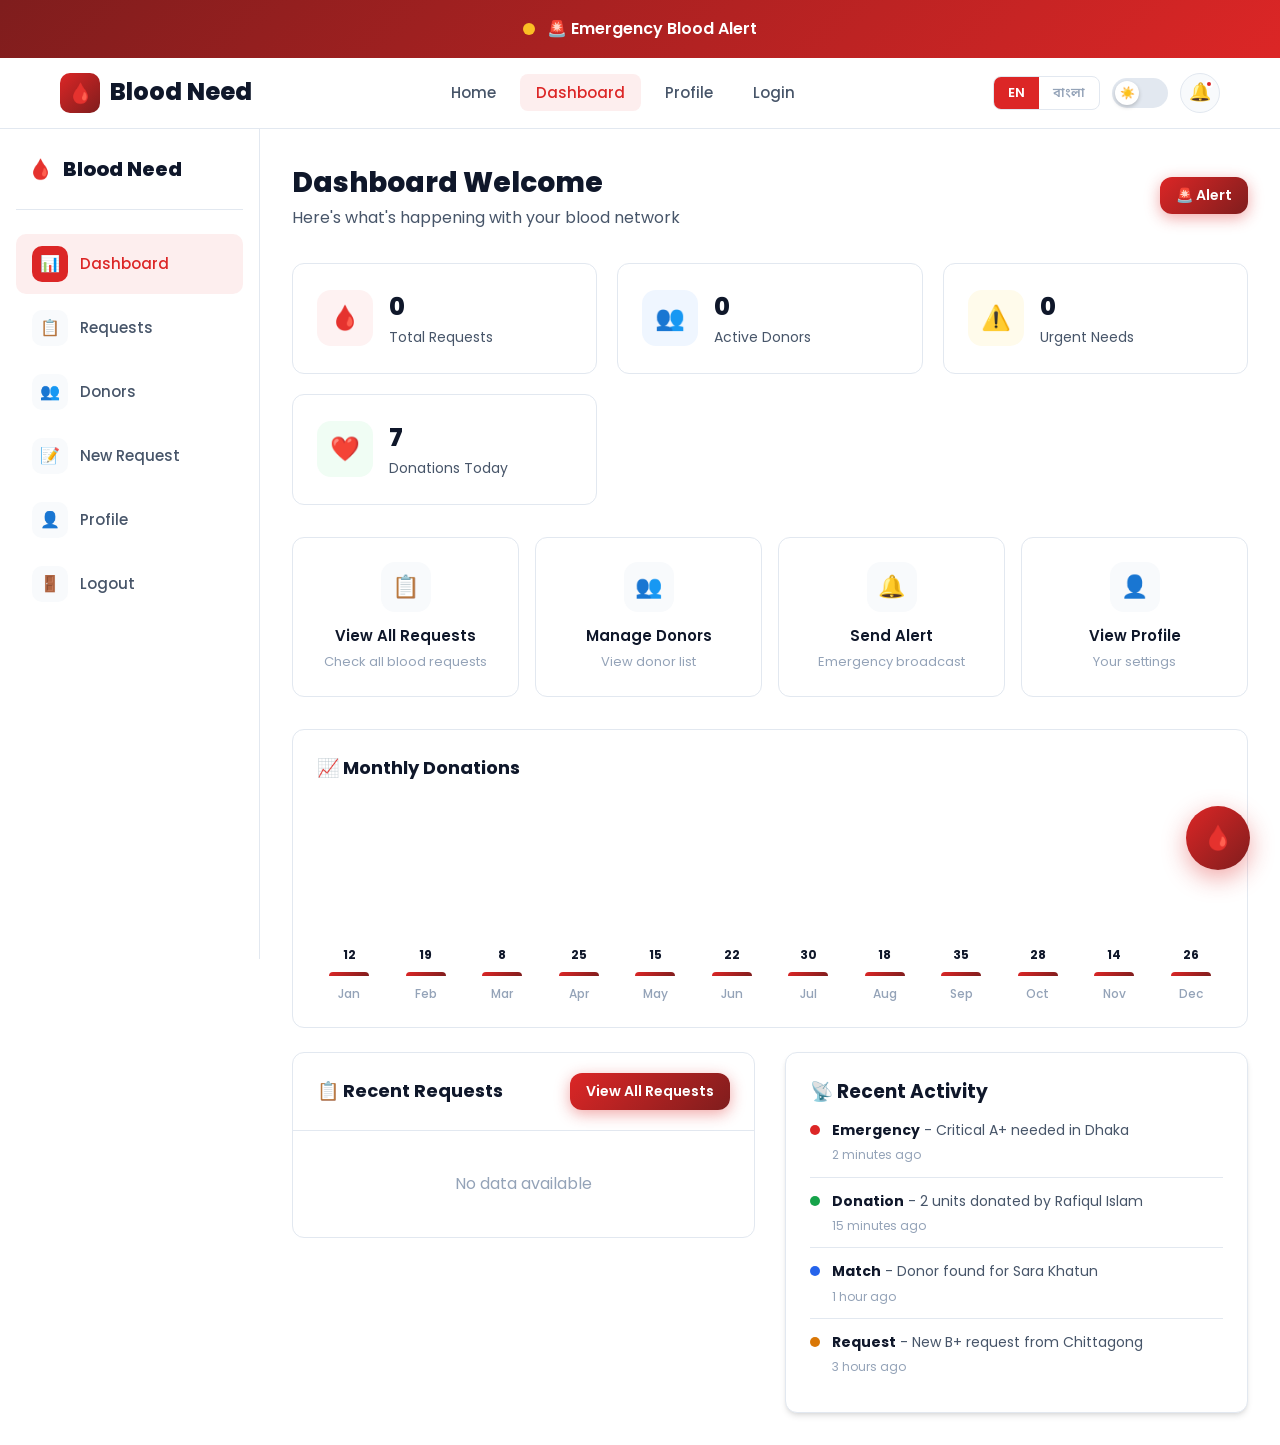
==== dashboard.html @ 708a399f "feat: Blood Need mini project - dashboard, profile, bot, theme, i18n" ====
<!DOCTYPE html>
<html lang="en" data-theme="light">
<head>
    <meta charset="UTF-8">
    <meta name="viewport" content="width=device-width, initial-scale=1.0">
    <title>Blood Need - Dashboard</title>
    <link rel="stylesheet" href="resources/static/css/style.css">
    <link rel="stylesheet" href="resources/static/css/dashboard.css">
    <link rel="stylesheet" href="resources/static/css/profile.css">
    <script src="resources/static/js/i18n.js" defer></script>
    <script src="resources/static/js/main.js" defer></script>
    <script src="resources/static/js/bot.js" defer></script>
    <script src="resources/static/js/dashboard.js" defer></script>
</head>
<body>
    <!-- Emergency Banner -->
    <div class="emergency-banner">
        <div class="container">
            <span class="pulse-dot"></span>
            <span>🚨 Emergency Blood Alert</span>
        </div>
    </div>

    <!-- Navigation -->
    <nav class="navbar">
        <div class="nav-container">
            <a href="index.html" class="nav-brand">
                <div class="logo-icon">🩸</div>
                <span>Blood Need</span>
            </a>
            <ul class="nav-links">
                <li><a href="index.html">Home</a></li>
                <li><a href="dashboard.html" class="active">Dashboard</a></li>
                <li><a href="profile.html">Profile</a></li>
                <li><a href="login.html">Login</a></li>
            </ul>
            <div class="nav-actions">
                <!-- Theme toggle, lang toggle, notification bell injected by JS -->
            </div>
        </div>
    </nav>

    <!-- Dashboard Layout -->
    <div class="dashboard-layout">
        <!-- Sidebar -->
        <aside class="sidebar">
            <div class="sidebar-logo">
                <div class="logo-icon">🩸</div>
                <span>Blood Need</span>
            </div>
            <ul class="sidebar-nav">
                <li><a href="dashboard.html" class="active"><span class="nav-icon">📊</span> Dashboard</a></li>
                <li><a href="dashboard.html"><span class="nav-icon">📋</span> Requests</a></li>
                <li><a href="dashboard.html"><span class="nav-icon">👥</span> Donors</a></li>
                <li><a href="dashboard.html"><span class="nav-icon">📝</span> New Request</a></li>
                <li><a href="profile.html"><span class="nav-icon">👤</span> Profile</a></li>
                <li><a href="login.html" onclick="event.preventDefault(); if(confirm('Logout?')){localStorage.removeItem('bloodneed_user');location.href='login.html'}"><span class="nav-icon">🚪</span> Logout</a></li>
            </ul>
        </aside>

        <!-- Main Content -->
        <main class="main-content dashboard-page">
            <div class="dashboard-header">
                <div>
                    <h1 data-i18n="dashboardWelcome">Dashboard Welcome</h1>
                    <p class="text-secondary" data-i18n="dashboardSubtitle">Here's what's happening with your blood network</p>
                </div>
                <div class="flex gap-2">
                    <button class="btn btn-primary btn-sm" onclick="showEmergency()">🚨 Alert</button>
                </div>
            </div>

            <!-- Stats Grid -->
            <div class="stats-grid" id="statsGrid">
                <!-- JS populated -->
            </div>

            <!-- Quick Actions -->
            <div class="quick-actions">
                <div class="quick-action-card" onclick="window.location.href='dashboard.html'">
                    <div class="qa-icon">📋</div>
                    <h4 data-i18n="viewRequests">View Requests</h4>
                    <p>Check all blood requests</p>
                </div>
                <div class="quick-action-card">
                    <div class="qa-icon">👥</div>
                    <h4 data-i18n="manageDonors">Manage Donors</h4>
                    <p>View donor list</p>
                </div>
                <div class="quick-action-card">
                    <div class="qa-icon">🔔</div>
                    <h4 data-i18n="sendAlert">Send Alert</h4>
                    <p>Emergency broadcast</p>
                </div>
                <div class="quick-action-card" onclick="window.location.href='profile.html'">
                    <div class="qa-icon">👤</div>
                    <h4 data-i18n="viewProfile">Profile</h4>
                    <p>Your settings</p>
                </div>
            </div>

            <!-- Charts -->
            <div class="chart-area">
                <h3>📈 Monthly Donations</h3>
                <div class="chart-bars">
                    <div class="chart-bar-wrapper"><div class="chart-bar-value">12</div><div class="chart-bar" style="height:30%"></div><div class="chart-bar-label">Jan</div></div>
                    <div class="chart-bar-wrapper"><div class="chart-bar-value">19</div><div class="chart-bar" style="height:48%"></div><div class="chart-bar-label">Feb</div></div>
                    <div class="chart-bar-wrapper"><div class="chart-bar-value">8</div><div class="chart-bar" style="height:20%"></div><div class="chart-bar-label">Mar</div></div>
                    <div class="chart-bar-wrapper"><div class="chart-bar-value">25</div><div class="chart-bar" style="height:63%"></div><div class="chart-bar-label">Apr</div></div>
                    <div class="chart-bar-wrapper"><div class="chart-bar-value">15</div><div class="chart-bar" style="height:38%"></div><div class="chart-bar-label">May</div></div>
                    <div class="chart-bar-wrapper"><div class="chart-bar-value">22</div><div class="chart-bar" style="height:55%"></div><div class="chart-bar-label">Jun</div></div>
                    <div class="chart-bar-wrapper"><div class="chart-bar-value">30</div><div class="chart-bar" style="height:75%"></div><div class="chart-bar-label">Jul</div></div>
                    <div class="chart-bar-wrapper"><div class="chart-bar-value">18</div><div class="chart-bar" style="height:45%"></div><div class="chart-bar-label">Aug</div></div>
                    <div class="chart-bar-wrapper"><div class="chart-bar-value">35</div><div class="chart-bar" style="height:88%"></div><div class="chart-bar-label">Sep</div></div>
                    <div class="chart-bar-wrapper"><div class="chart-bar-value">28</div><div class="chart-bar" style="height:70%"></div><div class="chart-bar-label">Oct</div></div>
                    <div class="chart-bar-wrapper"><div class="chart-bar-value">14</div><div class="chart-bar" style="height:35%"></div><div class="chart-bar-label">Nov</div></div>
                    <div class="chart-bar-wrapper"><div class="chart-bar-value">26</div><div class="chart-bar" style="height:65%"></div><div class="chart-bar-label">Dec</div></div>
                </div>
            </div>

            <!-- Requests & Activity -->
            <div class="grid-2">
                <div>
                    <div class="table-container">
                        <div class="table-header">
                            <h3>📋 Recent Requests</h3>
                            <button class="btn btn-sm btn-primary" data-i18n="viewRequests">View All</button>
                        </div>
                        <div id="requestsList">
                            <div class="request-card">
                                <div class="request-info">
                                    <h4>Rahim Ahmed</h4>
                                    <p>A+ • Dhaka • Critical</p>
                                </div>
                                <span class="request-urgency critical">CRITICAL</span>
                            </div>
                            <div class="request-card">
                                <div class="request-info">
                                    <h4>Sara Khatun</h4>
                                    <p>B+ • Chittagong • High</p>
                                </div>
                                <span class="request-urgency high">HIGH</span>
                            </div>
                            <div class="request-card">
                                <div class="request-info">
                                    <h4>Kamal Hossain</h4>
                                    <p>O- • Sylhet • Normal</p>
                                </div>
                                <span class="request-urgency normal">NORMAL</span>
                            </div>
                        </div>
                    </div>
                </div>
                <div>
                    <div class="card">
                        <h3>📡 Recent Activity</h3>
                        <div class="activity-item">
                            <div class="activity-dot red"></div>
                            <div>
                                <div class="activity-text"><strong>Emergency</strong> - Critical A+ needed in Dhaka</div>
                                <div class="activity-time">2 minutes ago</div>
                            </div>
                        </div>
                        <div class="activity-item">
                            <div class="activity-dot green"></div>
                            <div>
                                <div class="activity-text"><strong>Donation</strong> - 2 units donated by Rafiqul Islam</div>
                                <div class="activity-time">15 minutes ago</div>
                            </div>
                        </div>
                        <div class="activity-item">
                            <div class="activity-dot blue"></div>
                            <div>
                                <div class="activity-text"><strong>Match</strong> - Donor found for Sara Khatun</div>
                                <div class="activity-time">1 hour ago</div>
                            </div>
                        </div>
                        <div class="activity-item">
                            <div class="activity-dot yellow"></div>
                            <div>
                                <div class="activity-text"><strong>Request</strong> - New B+ request from Chittagong</div>
                                <div class="activity-time">3 hours ago</div>
                            </div>
                        </div>
                    </div>
                </div>
            </div>
        </main>
    </div>

    <script>
        document.addEventListener('DOMContentLoaded', function() {
            if (typeof BloodBot !== 'undefined') new BloodBot();
            if (typeof ThemeManager !== 'undefined') new ThemeManager();
            if (typeof LanguageManager !== 'undefined') new LanguageManager();
            if (typeof DashboardManager !== 'undefined') {
                const dm = new DashboardManager();
                dm.renderStats('statsGrid');
                dm.renderRequests('requestsList');
            }
        });

        function showEmergency() {
            const popup = document.createElement('div');
            popup.className = 'emergency-popup show';
            popup.innerHTML = `
                <div class="emergency-card">
                    <div class="emergency-icon">🚨</div>
                    <h2>Urgent: Blood Emergency!</h2>
                    <p>There is an urgent blood requirement in your area.</p>
                    <div style="display:flex;gap:12px;justify-content:center;flex-wrap:wrap;">
                        <button class="btn btn-primary" onclick="this.closest('.emergency-popup').remove()">Donate Now</button>
                        <button class="btn btn-secondary" onclick="this.closest('.emergency-popup').remove()">Remind Later</button>
                    </div>
                </div>
            `;
            document.body.appendChild(popup);
        }
    </script>
</body>
</html>
---- resources/static/css/style.css ----
@import url('https://fonts.googleapis.com/css2?family=Poppins:wght@300;400;500;600;700;800;900&family=Noto+Sans+Bengali:wght@300;400;500;600;700;800;900&display=swap');

:root {
    --primary: #dc2626;
    --primary-dark: #b91c1c;
    --primary-light: #fca5a5;
    --secondary: #1e40af;
    --accent: #f59e0b;
    --bg-primary: #ffffff;
    --bg-secondary: #f8fafc;
    --bg-card: #ffffff;
    --text-primary: #0f172a;
    --text-secondary: #475569;
    --text-muted: #94a3b8;
    --border: #e2e8f0;
    --shadow: 0 4px 6px -1px rgba(0,0,0,0.1), 0 2px 4px -2px rgba(0,0,0,0.1);
    --shadow-lg: 0 10px 15px -3px rgba(0,0,0,0.1), 0 4px 6px -4px rgba(0,0,0,0.1);
    --shadow-xl: 0 20px 25px -5px rgba(0,0,0,0.1), 0 8px 10px -6px rgba(0,0,0,0.1);
    --gradient-primary: linear-gradient(135deg, #dc2626, #7f1d1d);
    --gradient-hero: linear-gradient(135deg, #1e3a5f 0%, #dc2626 50%, #7f1d1d 100%);
    --radius: 12px;
    --radius-lg: 20px;
    --transition: all 0.3s cubic-bezier(0.4, 0, 0.2, 1);
}

[data-theme="dark"] {
    --bg-primary: #0f172a;
    --bg-secondary: #1e293b;
    --bg-card: #1e293b;
    --text-primary: #f1f5f9;
    --text-secondary: #cbd5e1;
    --text-muted: #64748b;
    --border: #334155;
    --shadow: 0 4px 6px -1px rgba(0,0,0,0.4), 0 2px 4px -2px rgba(0,0,0,0.3);
    --shadow-lg: 0 10px 15px -3px rgba(0,0,0,0.4), 0 4px 6px -4px rgba(0,0,0,0.3);
    --shadow-xl: 0 20px 25px -5px rgba(0,0,0,0.4), 0 8px 10px -6px rgba(0,0,0,0.3);
}

html {
    scroll-behavior: smooth;
}

* {
    margin: 0;
    padding: 0;
    box-sizing: border-box;
}

body {
    font-family: 'Poppins', 'Noto Sans Bengali', sans-serif;
    background-color: var(--bg-primary);
    color: var(--text-primary);
    line-height: 1.6;
    transition: var(--transition);
    overflow-x: hidden;
}

.container {
    max-width: 1200px;
    margin: 0 auto;
    padding: 0 20px;
}

.btn {
    display: inline-flex;
    align-items: center;
    justify-content: center;
    gap: 8px;
    padding: 12px 28px;
    border: none;
    border-radius: var(--radius);
    font-size: 16px;
    font-weight: 600;
    cursor: pointer;
    transition: var(--transition);
    text-decoration: none;
    font-family: inherit;
}

.btn-primary {
    background: var(--gradient-primary);
    color: white;
    box-shadow: 0 4px 15px rgba(220, 38, 38, 0.4);
}

.btn-primary:hover {
    transform: translateY(-2px);
    box-shadow: 0 6px 20px rgba(220, 38, 38, 0.5);
}

.btn-secondary {
    background: var(--bg-secondary);
    color: var(--text-primary);
    border: 2px solid var(--border);
}

.btn-secondary:hover {
    border-color: var(--primary);
    color: var(--primary);
}

.btn-outline {
    background: transparent;
    color: white;
    border: 2px solid white;
}

.btn-outline:hover {
    background: white;
    color: var(--primary);
}

.btn-lg {
    padding: 16px 36px;
    font-size: 18px;
}

.btn-sm {
    padding: 8px 16px;
    font-size: 14px;
}

.badge {
    display: inline-flex;
    align-items: center;
    padding: 4px 12px;
    border-radius: 20px;
    font-size: 12px;
    font-weight: 600;
}

.badge-danger {
    background: #fef2f2;
    color: #dc2626;
}

.badge-success {
    background: #f0fdf4;
    color: #16a34a;
}

.badge-warning {
    background: #fffbeb;
    color: #d97706;
}

[data-theme="dark"] .badge-danger { background: #450a0a; color: #fca5a5; }
[data-theme="dark"] .badge-success { background: #052e16; color: #86efac; }
[data-theme="dark"] .badge-warning { background: #422006; color: #fcd34d; }

.card {
    background: var(--bg-card);
    border: 1px solid var(--border);
    border-radius: var(--radius);
    padding: 24px;
    box-shadow: var(--shadow);
    transition: var(--transition);
}

.card:hover {
    box-shadow: var(--shadow-lg);
    transform: translateY(-2px);
}

.section {
    padding: 80px 0;
}

.section-title {
    font-size: 36px;
    font-weight: 800;
    text-align: center;
    margin-bottom: 12px;
    background: var(--gradient-primary);
    -webkit-background-clip: text;
    -webkit-text-fill-color: transparent;
    background-clip: text;
}

.section-subtitle {
    text-align: center;
    color: var(--text-secondary);
    font-size: 18px;
    margin-bottom: 48px;
}

.grid-2 {
    display: grid;
    grid-template-columns: repeat(2, 1fr);
    gap: 30px;
}

.grid-3 {
    display: grid;
    grid-template-columns: repeat(3, 1fr);
    gap: 24px;
}

.grid-4 {
    display: grid;
    grid-template-columns: repeat(4, 1fr);
    gap: 24px;
}

.flex { display: flex; }
.flex-center { display: flex; align-items: center; justify-content: center; }
.flex-between { display: flex; align-items: center; justify-content: space-between; }
.flex-col { flex-direction: column; }
.gap-2 { gap: 8px; }
.gap-4 { gap: 16px; }
.gap-8 { gap: 24px; }
.text-center { text-align: center; }
.text-primary { color: var(--primary); }
.text-secondary { color: var(--text-secondary); }
.font-bold { font-weight: 700; }
.font-600 { font-weight: 600; }
.text-lg { font-size: 18px; }
.text-xl { font-size: 20px; }
.text-2xl { font-size: 24px; }
.text-3xl { font-size: 32px; }
.mt-2 { margin-top: 8px; }
.mt-4 { margin-top: 16px; }
.mt-8 { margin-top: 32px; }
.mb-2 { margin-bottom: 8px; }
.mb-4 { margin-bottom: 16px; }
.mb-8 { margin-bottom: 32px; }
.w-full { width: 100%; }

.form-group {
    margin-bottom: 20px;
}

.form-label {
    display: block;
    margin-bottom: 8px;
    font-weight: 600;
    color: var(--text-primary);
    font-size: 14px;
}

.form-input {
    width: 100%;
    padding: 12px 16px;
    border: 2px solid var(--border);
    border-radius: var(--radius);
    font-size: 16px;
    font-family: inherit;
    background: var(--bg-primary);
    color: var(--text-primary);
    transition: var(--transition);
}

.form-input:focus {
    outline: none;
    border-color: var(--primary);
    box-shadow: 0 0 0 3px rgba(220, 38, 38, 0.1);
}

.form-input::placeholder {
    color: var(--text-muted);
}

.alert {
    padding: 16px 20px;
    border-radius: var(--radius);
    margin-bottom: 16px;
    display: flex;
    align-items: center;
    gap: 12px;
}

.alert-danger {
    background: #fef2f2;
    border: 1px solid #fecaca;
    color: #dc2626;
}

.alert-success {
    background: #f0fdf4;
    border: 1px: #bbf7d0;
    color: #16a34a;
}

[data-theme="dark"] .alert-danger { background: #450a0a; border-color: #7f1d1d; }
[data-theme="dark"] .alert-success { background: #052e16; border-color: #14532d; }

/* Navigation */
.navbar {
    background: var(--bg-primary);
    border-bottom: 1px solid var(--border);
    padding: 0;
    position: sticky;
    top: 0;
    z-index: 1000;
    transition: var(--transition);
}

.navbar.scrolled {
    box-shadow: var(--shadow);
    background: var(--bg-primary);
}

.nav-container {
    max-width: 1200px;
    margin: 0 auto;
    padding: 0 20px;
    display: flex;
    align-items: center;
    justify-content: space-between;
    height: 70px;
}

.nav-brand {
    display: flex;
    align-items: center;
    gap: 10px;
    font-size: 24px;
    font-weight: 800;
    color: var(--text-primary);
    text-decoration: none;
}

.nav-brand .logo-icon {
    width: 40px;
    height: 40px;
    background: var(--gradient-primary);
    border-radius: 10px;
    display: flex;
    align-items: center;
    justify-content: center;
    color: white;
    font-size: 20px;
}

.nav-links {
    display: flex;
    align-items: center;
    gap: 8px;
    list-style: none;
}

.nav-links a {
    text-decoration: none;
    color: var(--text-secondary);
    font-weight: 500;
    padding: 8px 16px;
    border-radius: 8px;
    transition: var(--transition);
    font-size: 15px;
}

.nav-links a:hover, .nav-links a.active {
    color: var(--primary);
    background: rgba(220, 38, 38, 0.08);
}

[data-theme="dark"] .nav-links a:hover, [data-theme="dark"] .nav-links a.active {
    background: rgba(220, 38, 38, 0.15);
}

.nav-actions {
    display: flex;
    align-items: center;
    gap: 12px;
}

/* Theme Toggle */
.theme-toggle {
    width: 56px;
    height: 30px;
    background: var(--border);
    border-radius: 15px;
    position: relative;
    cursor: pointer;
    transition: var(--transition);
    border: none;
}

.theme-toggle.active {
    background: var(--primary);
}

.theme-toggle .toggle-circle {
    width: 24px;
    height: 24px;
    background: white;
    border-radius: 50%;
    position: absolute;
    top: 3px;
    left: 3px;
    transition: var(--transition);
    display: flex;
    align-items: center;
    justify-content: center;
    font-size: 12px;
    box-shadow: 0 2px 4px rgba(0,0,0,0.2);
}

[data-theme="dark"] .theme-toggle .toggle-circle {
    left: 29px;
}

/* Language Toggle */
.lang-toggle {
    display: flex;
    align-items: center;
    border: 1px solid var(--border);
    border-radius: 8px;
    overflow: hidden;
}

.lang-btn {
    padding: 6px 14px;
    border: none;
    background: transparent;
    font-size: 13px;
    font-weight: 600;
    cursor: pointer;
    transition: var(--transition);
    color: var(--text-muted);
    font-family: inherit;
}

.lang-btn.active {
    background: var(--primary);
    color: white;
}

/* Notification Bell */
.notification-bell {
    position: relative;
    cursor: pointer;
    width: 40px;
    height: 40px;
    border-radius: 50%;
    display: flex;
    align-items: center;
    justify-content: center;
    background: var(--bg-secondary);
    border: 1px solid var(--border);
    transition: var(--transition);
    font-size: 18px;
}

.notification-bell:hover {
    background: rgba(220, 38, 38, 0.1);
    border-color: var(--primary);
}

.notification-dot {
    position: absolute;
    top: 6px;
    right: 6px;
    width: 8px;
    height: 8px;
    background: #dc2626;
    border-radius: 50%;
    border: 2px solid var(--bg-primary);
}

/* Hero Section */
.hero {
    background: var(--gradient-hero);
    color: white;
    padding: 120px 0 80px;
    position: relative;
    overflow: hidden;
}

.hero::before {
    content: '';
    position: absolute;
    top: -50%;
    right: -20%;
    width: 600px;
    height: 600px;
    background: rgba(220, 38, 38, 0.1);
    border-radius: 50%;
    animation: float 6s ease-in-out infinite;
}

.hero::after {
    content: '';
    position: absolute;
    bottom: -30%;
    left: -10%;
    width: 400px;
    height: 400px;
    background: rgba(253, 224, 71, 0.08);
    border-radius: 50%;
    animation: float 8s ease-in-out infinite reverse;
}

@keyframes float {
    0%, 100% { transform: translateY(0px); }
    50% { transform: translateY(-30px); }
}

.hero-content {
    position: relative;
    z-index: 1;
    max-width: 650px;
}

.hero-badge {
    display: inline-flex;
    align-items: center;
    gap: 8px;
    padding: 8px 16px;
    background: rgba(255,255,255,0.15);
    backdrop-filter: blur(10px);
    border-radius: 20px;
    font-size: 14px;
    font-weight: 500;
    margin-bottom: 24px;
    border: 1px solid rgba(255,255,255,0.2);
}

.hero h1 {
    font-size: 56px;
    font-weight: 900;
    line-height: 1.1;
    margin-bottom: 20px;
}

.hero p {
    font-size: 20px;
    opacity: 0.9;
    margin-bottom: 36px;
    line-height: 1.7;
}

.hero-buttons {
    display: flex;
    gap: 16px;
    flex-wrap: wrap;
}

.hero-stats {
    display: flex;
    gap: 40px;
    margin-top: 48px;
    padding-top: 48px;
    border-top: 1px solid rgba(255,255,255,0.2);
}

.stat-item {
    text-align: center;
}

.stat-item .stat-number {
    font-size: 36px;
    font-weight: 900;
}

.stat-item .stat-label {
    font-size: 14px;
    opacity: 0.8;
}

/* Features Section */
.feature-icon {
    width: 60px;
    height: 60px;
    background: linear-gradient(135deg, #dc2626, #f59e0b);
    border-radius: 16px;
    display: flex;
    align-items: center;
    justify-content: center;
    font-size: 24px;
    margin-bottom: 20px;
    color: white;
}

.feature-card h3 {
    font-size: 20px;
    font-weight: 700;
    margin-bottom: 8px;
}

.feature-card p {
    color: var(--text-secondary);
    font-size: 15px;
    line-height: 1.6;
}

/* Emergency Banner */
.emergency-banner {
    background: linear-gradient(135deg, #7f1d1d, #dc2626);
    color: white;
    padding: 16px 0;
    animation: pulse-banner 2s ease-in-out infinite;
}

@keyframes pulse-banner {
    0%, 100% { opacity: 1; }
    50% { opacity: 0.85; }
}

.emergency-banner .container {
    display: flex;
    align-items: center;
    justify-content: center;
    gap: 12px;
    font-weight: 600;
    font-size: 16px;
}

.emergency-banner .pulse-dot {
    width: 12px;
    height: 12px;
    background: #fbbf24;
    border-radius: 50%;
    animation: pulse-dot 1.5s ease-in-out infinite;
}

@keyframes pulse-dot {
    0%, 100% { transform: scale(1); opacity: 1; }
    50% { transform: scale(1.5); opacity: 0.5; }
}

/* Dashboard Styles */
.dashboard-layout {
    display: flex;
    min-height: calc(100vh - 70px);
}

.sidebar {
    width: 260px;
    background: var(--bg-card);
    border-right: 1px solid var(--border);
    padding: 24px 16px;
    transition: var(--transition);
    position: fixed;
    height: calc(100vh - 70px);
    overflow-y: auto;
}

.sidebar-logo {
    display: flex;
    align-items: center;
    gap: 10px;
    font-size: 20px;
    font-weight: 800;
    padding: 0 12px 24px;
    border-bottom: 1px solid var(--border);
    margin-bottom: 24px;
}

.sidebar-nav {
    list-style: none;
}

.sidebar-nav li {
    margin-bottom: 4px;
}

.sidebar-nav a {
    display: flex;
    align-items: center;
    gap: 12px;
    padding: 12px 16px;
    border-radius: 10px;
    text-decoration: none;
    color: var(--text-secondary);
    font-weight: 500;
    transition: var(--transition);
    font-size: 15px;
}

.sidebar-nav a:hover, .sidebar-nav a.active {
    background: rgba(220, 38, 38, 0.08);
    color: var(--primary);
}

[data-theme="dark"] .sidebar-nav a:hover, [data-theme="dark"] .sidebar-nav a.active {
    background: rgba(220, 38, 38, 0.15);
}

.sidebar-nav a .nav-icon {
    width: 36px;
    height: 36px;
    background: var(--bg-secondary);
    border-radius: 10px;
    display: flex;
    align-items: center;
    justify-content: center;
    font-size: 16px;
}

.sidebar-nav a.active .nav-icon {
    background: var(--primary);
    color: white;
}

.main-content {
    flex: 1;
    margin-left: 260px;
    padding: 32px;
}

.dashboard-header {
    display: flex;
    align-items: center;
    justify-content: space-between;
    margin-bottom: 32px;
    flex-wrap: wrap;
    gap: 16px;
}

.dashboard-header h1 {
    font-size: 28px;
    font-weight: 800;
}

.stats-grid {
    display: grid;
    grid-template-columns: repeat(auto-fit, minmax(240px, 1fr));
    gap: 20px;
    margin-bottom: 32px;
}

.stat-card {
    background: var(--bg-card);
    border: 1px solid var(--border);
    border-radius: var(--radius);
    padding: 24px;
    display: flex;
    align-items: center;
    gap: 16px;
    transition: var(--transition);
}

.stat-card:hover {
    box-shadow: var(--shadow-lg);
    transform: translateY(-2px);
}

.stat-card .stat-icon {
    width: 56px;
    height: 56px;
    border-radius: 14px;
    display: flex;
    align-items: center;
    justify-content: center;
    font-size: 24px;
}

.stat-card .stat-icon.red { background: #fef2f2; color: #dc2626; }
.stat-card .stat-icon.blue { background: #eff6ff; color: #2563eb; }
.stat-card .stat-icon.green { background: #f0fdf4; color: #16a34a; }
.stat-card .stat-icon.yellow { background: #fffbeb; color: #d97706; }

[data-theme="dark"] .stat-card .stat-icon.red { background: #450a0a; }
[data-theme="dark"] .stat-card .stat-icon.blue { background: #1e3a5f; }
[data-theme="dark"] .stat-card .stat-icon.green { background: #052e16; }
[data-theme="dark"] .stat-card .stat-icon.yellow { background: #422006; }

.stat-card .stat-info h4 {
    font-size: 24px;
    font-weight: 800;
}

.stat-card .stat-info p {
    color: var(--text-secondary);
    font-size: 14px;
}

/* Table */
.table-container {
    background: var(--bg-card);
    border: 1px solid var(--border);
    border-radius: var(--radius);
    overflow: hidden;
}

.table-header {
    padding: 20px 24px;
    border-bottom: 1px solid var(--border);
    display: flex;
    align-items: center;
    justify-content: space-between;
    flex-wrap: wrap;
    gap: 12px;
}

.table-header h3 {
    font-size: 18px;
    font-weight: 700;
}

table {
    width: 100%;
    border-collapse: collapse;
}

th, td {
    padding: 14px 20px;
    text-align: left;
    font-size: 14px;
}

th {
    background: var(--bg-secondary);
    font-weight: 600;
    color: var(--text-secondary);
    font-size: 12px;
    text-transform: uppercase;
    letter-spacing: 0.5px;
}

td {
    border-top: 1px solid var(--border);
}

/* Profile Page */
.profile-header {
    display: flex;
    align-items: center;
    gap: 32px;
    margin-bottom: 32px;
    flex-wrap: wrap;
}

.profile-avatar {
    width: 100px;
    height: 100px;
    border-radius: 50%;
    background: var(--gradient-primary);
    display: flex;
    align-items: center;
    justify-content: center;
    font-size: 36px;
    color: white;
    font-weight: 700;
    flex-shrink: 0;
    border: 4px solid var(--border);
}

.profile-info h1 {
    font-size: 28px;
    font-weight: 800;
}

.profile-info p {
    color: var(--text-secondary);
    font-size: 16px;
}

.profile-tabs {
    display: flex;
    gap: 4px;
    border-bottom: 2px solid var(--border);
    margin-bottom: 32px;
}

.profile-tab {
    padding: 12px 24px;
    border: none;
    background: transparent;
    font-size: 15px;
    font-weight: 600;
    color: var(--text-secondary);
    cursor: pointer;
    border-bottom: 3px solid transparent;
    margin-bottom: -2px;
    transition: var(--transition);
    font-family: inherit;
}

.profile-tab:hover {
    color: var(--primary);
}

.profile-tab.active {
    color: var(--primary);
    border-bottom-color: var(--primary);
}

/* Bot/Popup Styles */
.bot-widget {
    position: fixed;
    bottom: 30px;
    right: 30px;
    z-index: 9999;
}

.bot-trigger {
    width: 64px;
    height: 64px;
    background: var(--gradient-primary);
    border-radius: 50%;
    display: flex;
    align-items: center;
    justify-content: center;
    cursor: pointer;
    box-shadow: 0 8px 25px rgba(220, 38, 38, 0.4);
    transition: var(--transition);
    border: none;
    color: white;
    font-size: 24px;
}

.bot-trigger:hover {
    transform: scale(1.1);
    box-shadow: 0 12px 35px rgba(220, 38, 38, 0.5);
}

.bot-pulse {
    position: absolute;
    width: 64px;
    height: 64px;
    border-radius: 50%;
    background: var(--primary);
    opacity: 0;
    animation: bot-pulse-ring 2s ease-out infinite;
}

@keyframes bot-pulse-ring {
    0% { transform: scale(0.8); opacity: 0.6; }
    100% { transform: scale(1.8); opacity: 0; }
}

.bot-popup {
    position: absolute;
    bottom: 80px;
    right: 0;
    width: 380px;
    max-height: 500px;
    background: var(--bg-card);
    border-radius: var(--radius-lg);
    box-shadow: var(--shadow-xl);
    border: 1px solid var(--border);
    display: none;
    flex-direction: column;
    overflow: hidden;
    animation: slideUp 0.3s ease-out;
}

.bot-popup.show {
    display: flex;
}

@keyframes slideUp {
    from { transform: translateY(20px); opacity: 0; }
    to { transform: translateY(0); opacity: 1; }
}

.bot-popup-header {
    background: var(--gradient-primary);
    color: white;
    padding: 16px 20px;
    display: flex;
    align-items: center;
    justify-content: space-between;
}

.bot-popup-header h4 {
    font-size: 16px;
    font-weight: 700;
    display: flex;
    align-items: center;
    gap: 8px;
}

.bot-popup-close {
    background: rgba(255,255,255,0.2);
    border: none;
    color: white;
    width: 28px;
    height: 28px;
    border-radius: 50%;
    cursor: pointer;
    font-size: 16px;
    display: flex;
    align-items: center;
    justify-content: center;
    transition: var(--transition);
}

.bot-popup-close:hover {
    background: rgba(255,255,255,0.3);
}

.bot-popup-body {
    flex: 1;
    padding: 20px;
    overflow-y: auto;
    max-height: 350px;
}

.bot-message {
    margin-bottom: 16px;
    padding: 12px 16px;
    border-radius: 12px;
    max-width: 85%;
    font-size: 14px;
    line-height: 1.5;
}

.bot-message.bot {
    background: var(--bg-secondary);
    border-bottom-left-radius: 4px;
    align-self: flex-start;
}

.bot-message.user {
    background: var(--primary);
    color: white;
    margin-left: auto;
    border-bottom-right-radius: 4px;
}

.bot-input-area {
    padding: 16px;
    border-top: 1px solid var(--border);
    display: flex;
    gap: 8px;
}

.bot-input-area input {
    flex: 1;
    padding: 10px 14px;
    border: 2px solid var(--border);
    border-radius: 24px;
    font-size: 14px;
    font-family: inherit;
    background: var(--bg-primary);
    color: var(--text-primary);
    transition: var(--transition);
}

.bot-input-area input:focus {
    outline: none;
    border-color: var(--primary);
}

.bot-input-area button {
    width: 40px;
    height: 40px;
    background: var(--primary);
    border: none;
    border-radius: 50%;
    color: white;
    cursor: pointer;
    font-size: 16px;
    display: flex;
    align-items: center;
    justify-content: center;
    transition: var(--transition);
}

.bot-input-area button:hover {
    background: var(--primary-dark);
}

/* Emergency Popup */
.emergency-popup {
    position: fixed;
    top: 0;
    left: 0;
    width: 100%;
    height: 100%;
    background: rgba(0,0,0,0.6);
    z-index: 10000;
    display: none;
    align-items: center;
    justify-content: center;
    backdrop-filter: blur(4px);
}

.emergency-popup.show {
    display: flex;
    animation: fadeIn 0.3s ease-out;
}

@keyframes fadeIn {
    from { opacity: 0; }
    to { opacity: 1; }
}

.emergency-card {
    background: var(--bg-card);
    border-radius: var(--radius-lg);
    padding: 40px;
    max-width: 500px;
    width: 90%;
    text-align: center;
    box-shadow: var(--shadow-xl);
    border: 2px solid var(--primary);
    animation: scaleIn 0.3s ease-out;
}

@keyframes scaleIn {
    from { transform: scale(0.8); opacity: 0; }
    to { transform: scale(1); opacity: 1; }
}

.emergency-card .emergency-icon {
    font-size: 64px;
    margin-bottom: 16px;
}

.emergency-card h2 {
    font-size: 28px;
    font-weight: 800;
    margin-bottom: 12px;
    color: var(--primary);
}

.emergency-card p {
    color: var(--text-secondary);
    margin-bottom: 24px;
    font-size: 16px;
}

/* Login Page */
.login-page {
    min-height: 100vh;
    display: flex;
    align-items: center;
    justify-content: center;
    background: var(--bg-secondary);
    padding: 20px;
}

.login-container {
    width: 100%;
    max-width: 440px;
}

.login-card {
    background: var(--bg-card);
    border: 1px solid var(--border);
    border-radius: var(--radius-lg);
    padding: 40px;
    box-shadow: var(--shadow-xl);
}

.login-header {
    text-align: center;
    margin-bottom: 32px;
}

.login-header .logo {
    width: 70px;
    height: 70px;
    background: var(--gradient-primary);
    border-radius: 20px;
    display: flex;
    align-items: center;
    justify-content: center;
    font-size: 32px;
    color: white;
    margin: 0 auto 20px;
}

.login-header h1 {
    font-size: 28px;
    font-weight: 800;
    margin-bottom: 8px;
}

.login-header p {
    color: var(--text-secondary);
    font-size: 16px;
}

.login-divider {
    display: flex;
    align-items: center;
    gap: 16px;
    margin: 24px 0;
    color: var(--text-muted);
    font-size: 14px;
}

.login-divider::before, .login-divider::after {
    content: '';
    flex: 1;
    height: 1px;
    background: var(--border);
}

.login-footer {
    text-align: center;
    margin-top: 24px;
    color: var(--text-secondary);
    font-size: 14px;
}

.login-footer a {
    color: var(--primary);
    font-weight: 600;
    text-decoration: none;
}

/* Responsive */
@media (max-width: 1024px) {
    .grid-3 { grid-template-columns: repeat(2, 1fr); }
    .grid-4 { grid-template-columns: repeat(2, 1fr); }
}

@media (max-width: 768px) {
    .hero h1 { font-size: 36px; }
    .hero-stats { flex-direction: column; gap: 20px; }
    .sidebar { display: none; }
    .main-content { margin-left: 0; }
    .nav-links { display: none; }
    .grid-2 { grid-template-columns: 1fr; }
    .grid-3 { grid-template-columns: 1fr; }
    .grid-4 { grid-template-columns: 1fr; }
    .bot-popup { width: 320px; right: -20px; }
    .profile-header { flex-direction: column; text-align: center; }
    .stats-grid { grid-template-columns: repeat(2, 1fr); }
}

@media (max-width: 480px) {
    .hero { padding: 80px 0 60px; }
    .hero h1 { font-size: 28px; }
    .hero-buttons { flex-direction: column; }
    .stats-grid { grid-template-columns: 1fr; }
    .bot-popup { width: calc(100vw - 40px); right: -10px; }
}
---- resources/static/css/dashboard.css ----
/* Dashboard-specific styles */

.dashboard-page {
    padding: 32px;
}

.dashboard-welcome {
    background: var(--bg-card);
    border: 1px solid var(--border);
    border-radius: var(--radius);
    padding: 32px;
    margin-bottom: 24px;
    display: flex;
    align-items: center;
    justify-content: space-between;
    flex-wrap: wrap;
    gap: 20px;
}

.dashboard-welcome h2 {
    font-size: 24px;
    font-weight: 700;
}

.dashboard-welcome p {
    color: var(--text-secondary);
    font-size: 16px;
}

/* Quick Actions */
.quick-actions {
    display: grid;
    grid-template-columns: repeat(auto-fit, minmax(200px, 1fr));
    gap: 16px;
    margin-bottom: 32px;
}

.quick-action-card {
    background: var(--bg-card);
    border: 1px solid var(--border);
    border-radius: var(--radius);
    padding: 24px;
    text-align: center;
    cursor: pointer;
    transition: var(--transition);
}

.quick-action-card:hover {
    border-color: var(--primary);
    box-shadow: var(--shadow-lg);
    transform: translateY(-2px);
}

.quick-action-card .qa-icon {
    width: 50px;
    height: 50px;
    margin: 0 auto 12px;
    background: var(--bg-secondary);
    border-radius: 14px;
    display: flex;
    align-items: center;
    justify-content: center;
    font-size: 22px;
}

.quick-action-card h4 {
    font-size: 15px;
    font-weight: 600;
    margin-bottom: 4px;
}

.quick-action-card p {
    font-size: 13px;
    color: var(--text-muted);
}

/* Donor List */
.donor-list-item {
    display: flex;
    align-items: center;
    gap: 16px;
    padding: 16px;
    border-bottom: 1px solid var(--border);
    transition: var(--transition);
}

.donor-list-item:last-child {
    border-bottom: none;
}

.donor-list-item:hover {
    background: var(--bg-secondary);
}

.donor-avatar {
    width: 44px;
    height: 44px;
    border-radius: 50%;
    background: var(--gradient-primary);
    display: flex;
    align-items: center;
    justify-content: center;
    color: white;
    font-weight: 700;
    font-size: 16px;
    flex-shrink: 0;
}

.donor-info h5 {
    font-size: 15px;
    font-weight: 600;
}

.donor-info p {
    font-size: 13px;
    color: var(--text-muted);
}

/* Request Card */
.request-card {
    background: var(--bg-card);
    border: 1px solid var(--border);
    border-radius: var(--radius);
    padding: 20px;
    margin-bottom: 16px;
    display: flex;
    align-items: center;
    justify-content: space-between;
    flex-wrap: wrap;
    gap: 12px;
}

.request-card .request-info h4 {
    font-size: 16px;
    font-weight: 600;
    margin-bottom: 4px;
}

.request-card .request-info p {
    font-size: 13px;
    color: var(--text-secondary);
}

.request-urgency {
    padding: 4px 12px;
    border-radius: 12px;
    font-size: 12px;
    font-weight: 600;
}

.request-urgency.critical {
    background: #fef2f2;
    color: #dc2626;
}

.request-urgency.high {
    background: #fffbeb;
    color: #d97706;
}

.request-urgency.normal {
    background: #f0fdf4;
    color: #16a34a;
}

[data-theme="dark"] .request-urgency.critical { background: #450a0a; }
[data-theme="dark"] .request-urgency.high { background: #422006; }
[data-theme="dark"] .request-urgency.normal { background: #052e16; }

/* Chart Area */
.chart-area {
    background: var(--bg-card);
    border: 1px solid var(--border);
    border-radius: var(--radius);
    padding: 24px;
    margin-bottom: 24px;
}

.chart-area h3 {
    font-size: 18px;
    font-weight: 700;
    margin-bottom: 20px;
}

.chart-bars {
    display: flex;
    align-items: flex-end;
    gap: 12px;
    height: 200px;
    padding-top: 16px;
}

.chart-bar-wrapper {
    flex: 1;
    display: flex;
    flex-direction: column;
    align-items: center;
    gap: 8px;
}

.chart-bar {
    width: 100%;
    max-width: 40px;
    border-radius: 6px 6px 0 0;
    background: var(--gradient-primary);
    transition: height 0.6s ease-out;
    min-height: 4px;
}

.chart-bar-label {
    font-size: 12px;
    color: var(--text-muted);
    font-weight: 500;
}

.chart-bar-value {
    font-size: 12px;
    font-weight: 700;
    color: var(--text-primary);
}

/* Activity Feed */
.activity-item {
    display: flex;
    gap: 12px;
    padding: 12px 0;
    border-bottom: 1px solid var(--border);
}

.activity-item:last-child { border-bottom: none; }

.activity-dot {
    width: 10px;
    height: 10px;
    border-radius: 50%;
    margin-top: 6px;
    flex-shrink: 0;
}

.activity-dot.red { background: #dc2626; }
.activity-dot.green { background: #16a34a; }
.activity-dot.blue { background: #2563eb; }
.activity-dot.yellow { background: #d97706; }

.activity-text {
    font-size: 14px;
    color: var(--text-secondary);
}

.activity-text strong {
    color: var(--text-primary);
}

.activity-time {
    font-size: 12px;
    color: var(--text-muted);
    margin-top: 4px;
}

@media (max-width: 768px) {
    .dashboard-page { padding: 16px; }
    .dashboard-welcome { flex-direction: column; text-align: center; }
    .quick-actions { grid-template-columns: repeat(2, 1fr); }
}
---- resources/static/css/profile.css ----
/* Profile-specific styles */
.profile-page {
    padding: 40px 32px;
}

.profile-card {
    background: var(--bg-card);
    border: 1px solid var(--border);
    border-radius: var(--radius);
    padding: 32px;
    margin-bottom: 24px;
}

.profile-card h3 {
    font-size: 20px;
    font-weight: 700;
    margin-bottom: 20px;
    padding-bottom: 12px;
    border-bottom: 1px solid var(--border);
}

.profile-form-grid {
    display: grid;
    grid-template-columns: repeat(2, 1fr);
    gap: 20px;
}

.profile-form-grid .form-group {
    margin-bottom: 0;
}

.profile-role-badge {
    display: inline-flex;
    align-items: center;
    gap: 6px;
    padding: 6px 14px;
    border-radius: 20px;
    font-size: 13px;
    font-weight: 600;
}

.profile-role-badge.admin {
    background: linear-gradient(135deg, #dc2626, #f59e0b);
    color: white;
}

.profile-role-badge.user {
    background: #eff6ff;
    color: #2563eb;
}

[data-theme="dark"] .profile-role-badge.user { background: #1e3a5f; color: #60a5fa; }

.profile-stats-row {
    display: flex;
    gap: 24px;
    flex-wrap: wrap;
}

.profile-stat-mini {
    text-align: center;
    padding: 16px 24px;
    background: var(--bg-secondary);
    border-radius: var(--radius);
    min-width: 120px;
}

.profile-stat-mini .number {
    font-size: 28px;
    font-weight: 800;
    color: var(--primary);
}

.profile-stat-mini .label {
    font-size: 13px;
    color: var(--text-secondary);
}

/* Responsive profile */
@media (max-width: 768px) {
    .profile-form-grid { grid-template-columns: 1fr; }
    .profile-stats-row { flex-direction: column; }
}
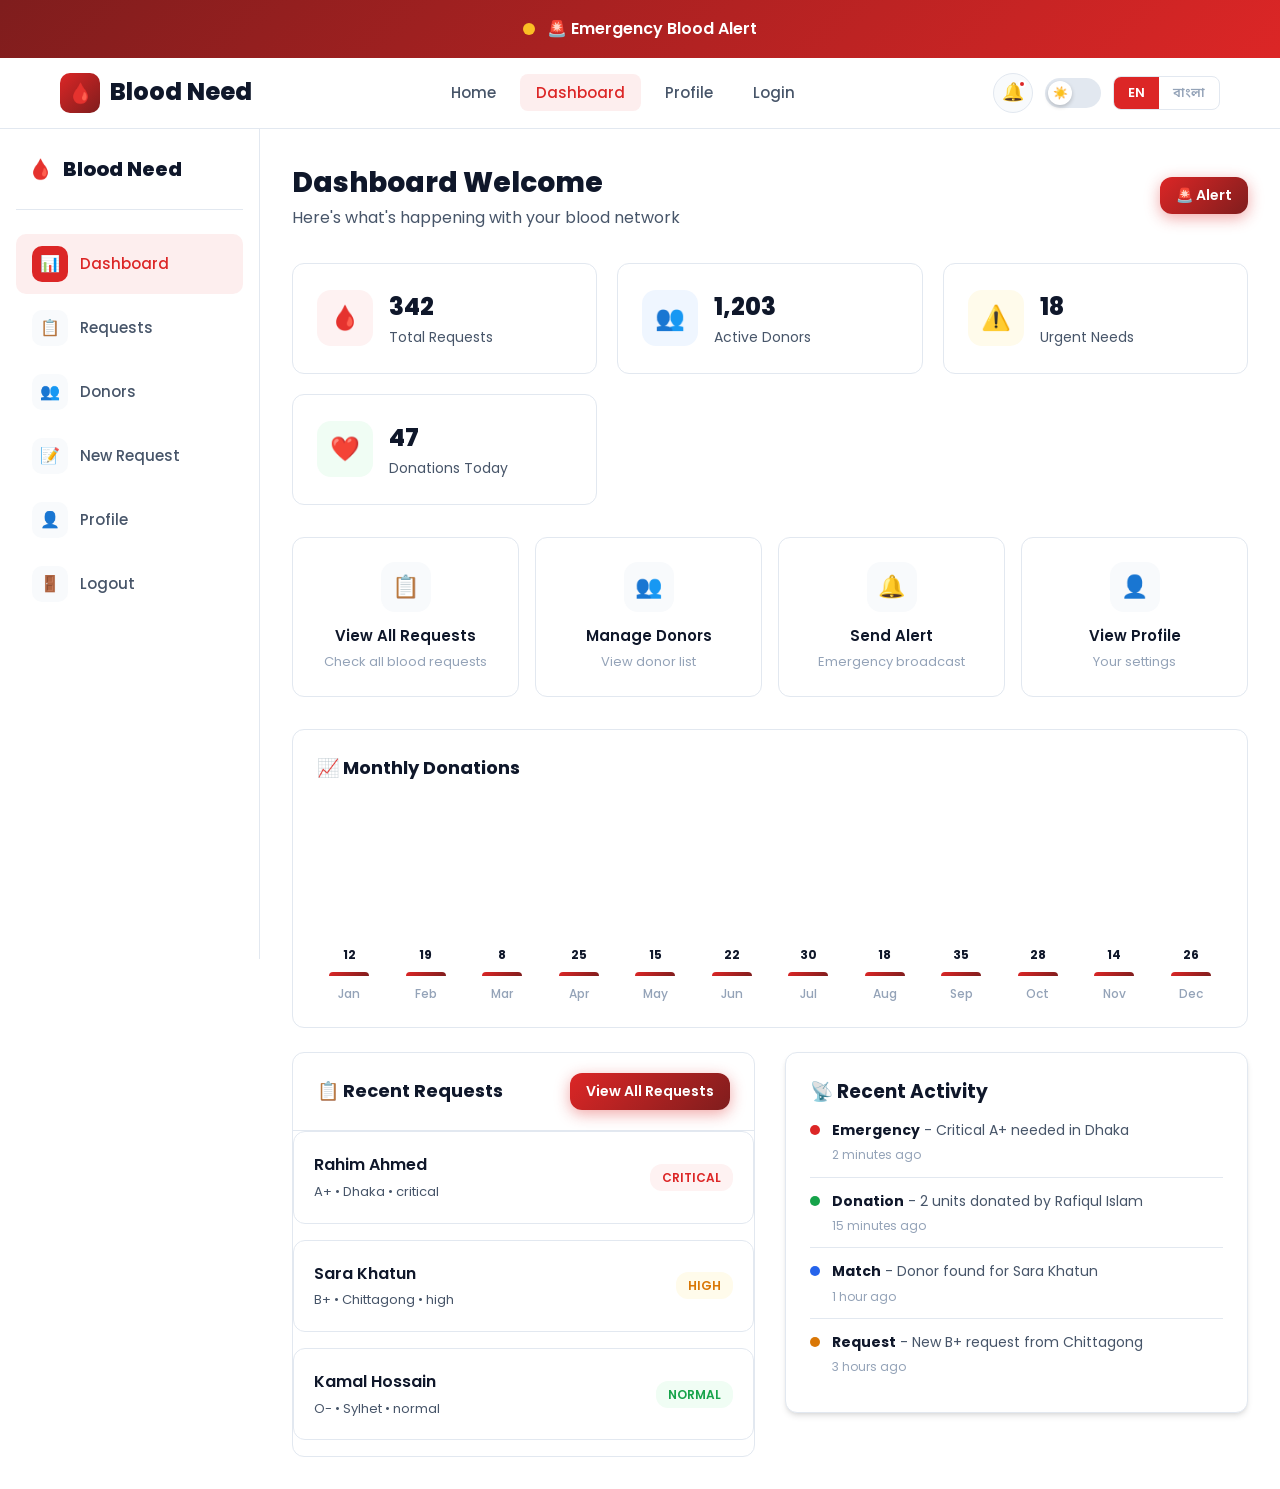
==== commit bd63e328: "fix: localStorage error handling, initLanguage on load, toggle emoji via CSS, remove template litera" ====
--- a/dashboard.html
+++ b/dashboard.html
@@ -198,22 +198,13 @@
                 dm.renderStats('statsGrid');
                 dm.renderRequests('requestsList');
             }
+            if (typeof initLanguage === 'function') initLanguage();
         });
 
         function showEmergency() {
             const popup = document.createElement('div');
             popup.className = 'emergency-popup show';
-            popup.innerHTML = `
-                <div class="emergency-card">
-                    <div class="emergency-icon">🚨</div>
-                    <h2>Urgent: Blood Emergency!</h2>
-                    <p>There is an urgent blood requirement in your area.</p>
-                    <div style="display:flex;gap:12px;justify-content:center;flex-wrap:wrap;">
-                        <button class="btn btn-primary" onclick="this.closest('.emergency-popup').remove()">Donate Now</button>
-                        <button class="btn btn-secondary" onclick="this.closest('.emergency-popup').remove()">Remind Later</button>
-                    </div>
-                </div>
-            `;
+            popup.innerHTML = '<div class="emergency-card"><div class="emergency-icon">🚨</div><h2>Urgent: Blood Emergency!</h2><p>There is an urgent blood requirement in your area.</p><div style="display:flex;gap:12px;justify-content:center;flex-wrap:wrap;"><button class="btn btn-primary" onclick="this.closest(\'.emergency-popup\').remove()">Donate Now</button><button class="btn btn-secondary" onclick="this.closest(\'.emergency-popup\').remove()">Remind Later</button></div></div>';
             document.body.appendChild(popup);
         }
     </script>
--- a/resources/static/css/style.css
+++ b/resources/static/css/style.css
@@ -396,8 +396,16 @@
     box-shadow: 0 2px 4px rgba(0,0,0,0.2);
 }
 
+.theme-toggle .toggle-circle::after {
+    content: '☀️';
+}
+
 [data-theme="dark"] .theme-toggle .toggle-circle {
     left: 29px;
+}
+
+[data-theme="dark"] .theme-toggle .toggle-circle::after {
+    content: '🌙';
 }
 
 /* Language Toggle */
